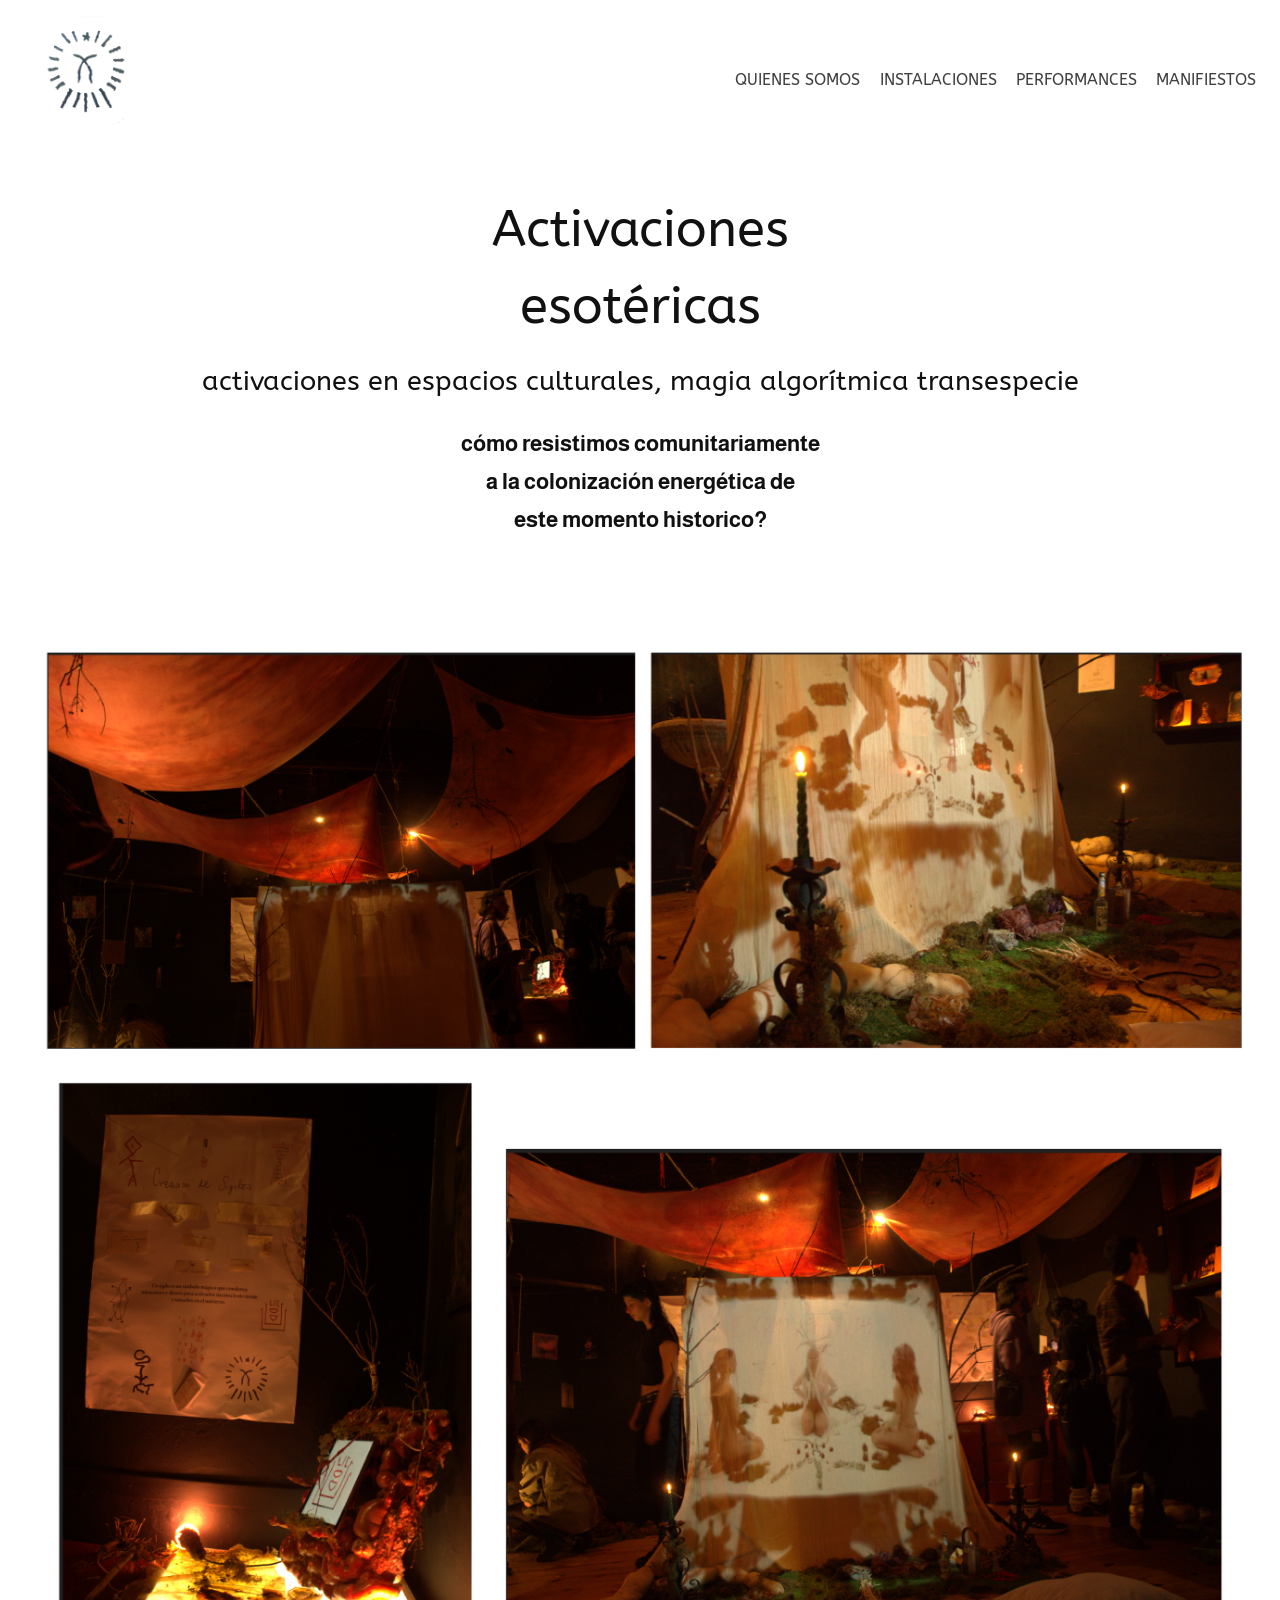
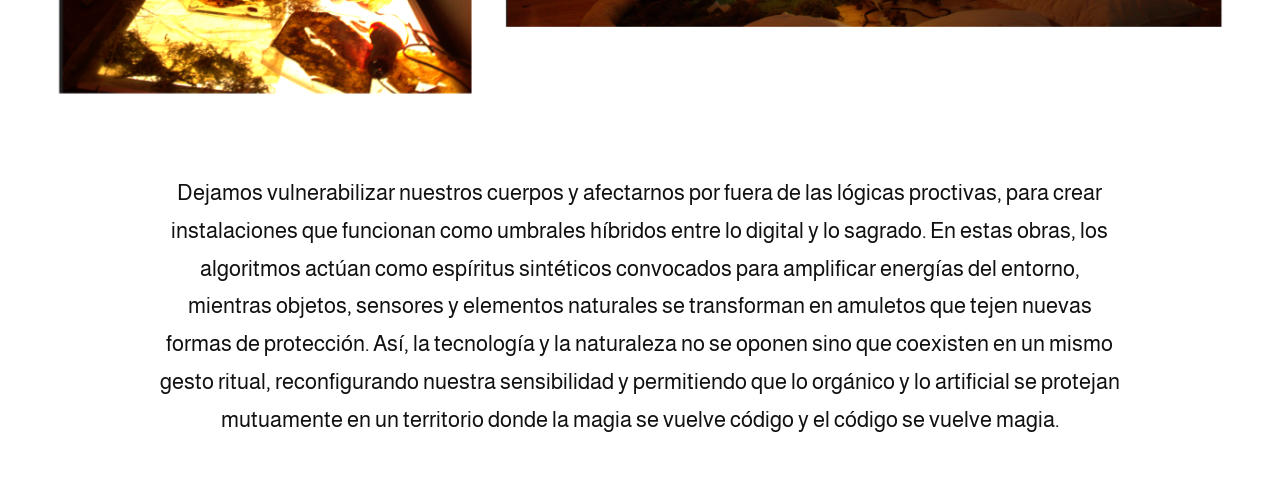
==== FINAL HIPERMEDIAL ORGIA/instalaciones.html @ 89dcb70c "Add files via upload" ====
<!DOCTYPE html>
<html lang="es">
<head>
    <meta charset="UTF-8">
    <meta name="viewport" content="width=device-width, initial-scale=1.0">
    <title>Instalaciones</title>

    <!-- TIPOGRAFÍAS -->
    <link href="https://fonts.googleapis.com/css2?family=ABeeZee:ital,wght@0,400;1,400&family=Almarai:wght@300;400;700&display=swap" rel="stylesheet">

    <!-- TU CSS -->
    <link rel="stylesheet" href="estilo2.css">
</head>

<body>

  <nav class="nav">
    <a href="index.html">
    <img src="assets/img/menu.png" alt="Logo" class="nav__logo-img">
  </a>
    <ul class="nav__links">
        <li><a href="quienes-somos.html">QUIENES SOMOS</a></li>
        <li><a href="instalaciones.html">INSTALACIONES</a></li>
        <li><a href="performances.html">PERFORMANCES</a></li>
        <li><a href="manifiestos.html">MANIFIESTOS</a></li>
    </ul>
</nav>

    <section class="instalaciones-header">

        <h1 class="inst-titulo">Activaciones <br> esotéricas</h1>

        <h2 class="inst-subtitulo">activaciones en espacios culturales, magia algorítmica transespecie</h2>


        <p class="inst-texto-destacado">
             cómo resistimos comunitariamente <br>
 a la colonización energética de <br>
este momento historico?
        </p>

    </section>

    <main class="container">

        <!-- BLOQUE 1 (imagen) -->
        <section class="bloque">
    <img class="img-placeholder" src="assets/img/orgia8.png" alt="colectivo">
</section>

 <!-- TEXTO 1 -->
        <section class="texto">
            <p>
               
Dejamos vulnerabilizar nuestros cuerpos y afectarnos por fuera de las lógicas proctivas,
  para crear instalaciones que funcionan como umbrales híbridos entre lo digital y lo sagrado.
  En estas obras, los algoritmos actúan como espíritus sintéticos convocados para amplificar energías del entorno,
   mientras objetos, sensores y elementos naturales se transforman en amuletos que tejen nuevas formas de protección.
    Así, la tecnología y la naturaleza no se oponen sino que coexisten en un mismo gesto ritual, reconfigurando nuestra 
    sensibilidad y permitiendo que lo orgánico y lo artificial se protejan mutuamente en un territorio donde la magia se vuelve código y 
    el código se vuelve magia. 
            </p>
        </section>

</body>
</html>
---- FINAL HIPERMEDIAL ORGIA/estilo2.css ----
* {
    margin: 0;
    padding: 0;
    box-sizing: border-box;
}

body {
    font-family: 'Almarai', sans-serif;
    background: #ffffff;
    color: #111;
    line-height: 1.5;
}


/* -------------------------------------------------------
   TIPOGRAFÍAS
--------------------------------------------------------*/
h1, h2, h3, h4, h5, h6,
.nav__logo,
.nav__links a,
.titulo {
    font-family: 'ABeeZee', sans-serif;
}

p, span {
    font-family: 'Almarai', sans-serif;
    
}


/* -------------------------------------------------------
   NAV
--------------------------------------------------------*/
.nav {
    width: 100%;
    padding: 1rem 1.5rem;
    display: flex;
    justify-content: space-between;
    align-items: center;
    background: rgb(255, 255, 255);
    position: sticky;
    top: 0;
    z-index: 10;
}
.nav__logo-img {
    width: 120px;   /* ajustá el tamaño */
    height: auto;
    cursor: pointer;
}
.nav__logo {
    font-weight: 700;
}

.nav__links {
    list-style: none;
    display: flex;
    gap: 1.2rem;
}

.nav__links a {
    text-decoration: none;
    font-size: 0.9rem;
    color: #000;
    opacity: 0.75;
    transition:
        filter 0.3s ease,
        text-shadow 0.4s ease,
        transform 0.3s ease,
        opacity 0.3s ease;
}

/* HOVER CON GLOW + SCALE + BLUR */
.nav__links a:hover {
    filter: blur(0.8px);
    text-shadow: 
        0 0 10px rgba(0, 200, 255, 0.8),
        0 0 20px rgba(0, 200, 255, 0.6),
        0 0 35px rgba(0, 200, 255, 0.4);
    transform: scale(1.12);
    opacity: 1;
}


/* -------------------------------------------------------
   CONTENEDOR GENERAL
--------------------------------------------------------*/
.container {
    width: 100%;
    max-width: 1300px;
    margin: 0 auto;
    padding: 1rem;
}

.bloque {
    margin: 3rem 0;
}

.img-placeholder {
    width: 1300px;     /* CRECE hasta 1300 px aunque la imagen sea más chica */
    max-width: 100%;   /* ⭐ evita que se salga de la pantalla */
    height: auto;      /* ⭐ mantiene proporción perfecta */
    object-fit: contain; /* ⭐ mantiene proporción sin deformar */
    display: block;
    margin: 2.5rem auto;
}

.texto {
    margin: 3rem 0;
    text-align: center;
    padding: 0 1rem;
}


/* -------------------------------------------------------
   INSTALACIONES (PÁGINA 3)
--------------------------------------------------------*/
.instalaciones-header {
    width: 100%;
    max-width: 1700px;
    margin: 2rem auto 2rem auto;
    padding: 0 1rem;
}

/* Título alineado a l centro */
.inst-titulo {
    font-size: 5rem;
    font-weight: 400;
    text-align: center;
    margin-bottom: 1rem;
}

/* Subtítulo centrado thin */
.inst-subtitulo {
    font-size: 1.4rem;
    font-weight: 300;
    text-align: center;
    margin-bottom: 0.5rem;
}

/* Subtítulo centrado en negrita */
.inst-subtitulo-bold {
    font-size: 1.4rem;
    font-weight: 700;
    text-align: center;
}

/* Texto destacado */
.inst-texto-destacado {
    font-size: 1.6rem;
    font-weight: 700;
    text-align: center;
    margin: 1.5rem 0;
}


/* -------------------------------------------------------
   INICIO (PÁGINA PRINCIPAL)
--------------------------------------------------------*/
.inicio-body {
    background: #bde8ff;
}

/* Contenedor general */
.inicio-container {
    position: relative;
    width: 100%;
    height: 100vh;
}

/* Links principales */
.inicio-link {
    position: absolute;
    font-family: 'Almarai', sans-serif;
    font-size: 1.5rem;
    text-decoration: none;
    color: #111;
    opacity: 0.75;
    transition:
        filter 0.3s ease,
        text-shadow 0.3s ease,
        transform 0.3s ease,
        opacity 0.3s ease;
}

/* Posiciones */
.link-top-left { top: 15%; left: 15%; }
.link-top-right { top: 15%; right: 15%; }
.link-bottom-left { bottom: 15%; left: 15%; }
.link-bottom-right { bottom: 15%; right: 15%; }

/* Hover: glow + blur + scale */
.inicio-link:hover {
    filter: blur(0.8px);
    text-shadow: 0 0 12px rgba(0,0,0,0.25);
    transform: scale(1.12);
    opacity: 1;
}

/* Logo central */
.inicio-logo {
    position: absolute;
    top: 50%;
    left: 50%;
    width: 300px;
    transform: translate(-50%, -50%);
    transition: transform 0.4s ease;
}

.inicio-logo:hover {
    transform: translate(-50%, -50%) scale(1.08);
}


/* -------------------------------------------------------
   RESPONSIVE
--------------------------------------------------------*/

/* TABLET */
@media (max-width: 1024px) {
    .container {
        max-width: 100%;
        padding: 1rem;
    }

    .img-placeholder {
        width: 100%;
        max-width: 100%;
        margin: 2rem 0;
    }


    .texto p {
        font-size: 1.2rem;
    }

    .inst-titulo {
        font-size: 3rem;
    }

    .inst-subtitulo,
    .inst-subtitulo-bold {
        font-size: 1.6rem;
    }

    .inst-texto-destacado {
        font-size: 1.8rem;
    }
}

/* CELULAR */
@media (max-width: 600px) {
    .container {
        padding: 0.5rem;
    }

    .img-placeholder {
        width: 100%;
        max-width: 100%;
        margin: 1.5rem 0;
    }

    .texto p {
        font-size: 1rem;
        line-height: 1.4;
    }
}

/* DESKTOP */
@media (min-width: 1024px) {

    .nav__links a {
        font-size: 1rem;
    }

    .img-placeholder {
        width: 1300px;
        max-width: 100%;
        height: auto; /* Mantiene proporción */
        object-fit: contain; /* Evita deformación */
    }

    .texto {
        width: 80%;
        margin: 2rem auto;
    }

    .inst-titulo {
        font-size: 3.2rem;
    }

    .inst-subtitulo,
    .inst-subtitulo-bold {
        font-size: 1.7rem;
    }

    .inst-texto-destacado {
        font-size: 2rem;
    }

    @media (min-width: 1024px) {
    p, 
    span, 
    .texto p {
        font-size: 1.35rem !important;   /* tamaño más grande */
        line-height: 1.75 !important;    /* lectura más cómoda */
    }
}
}
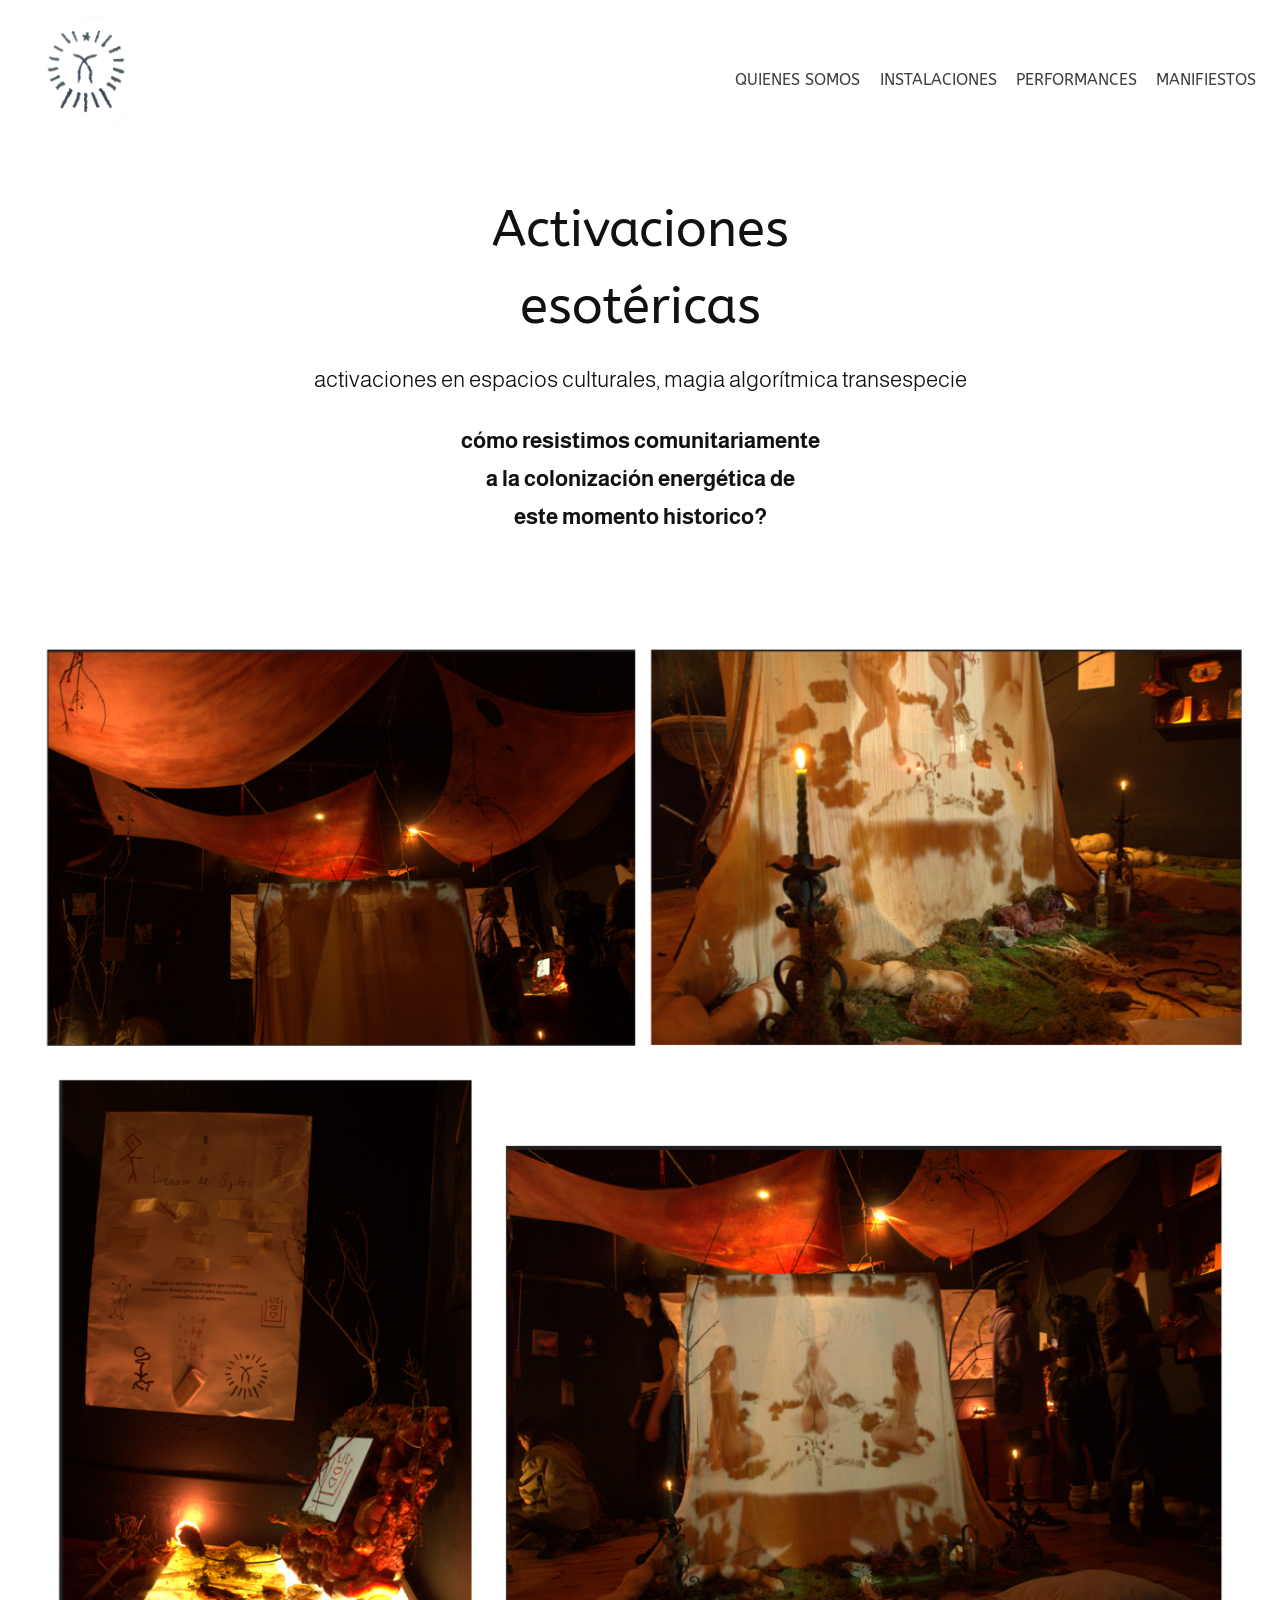
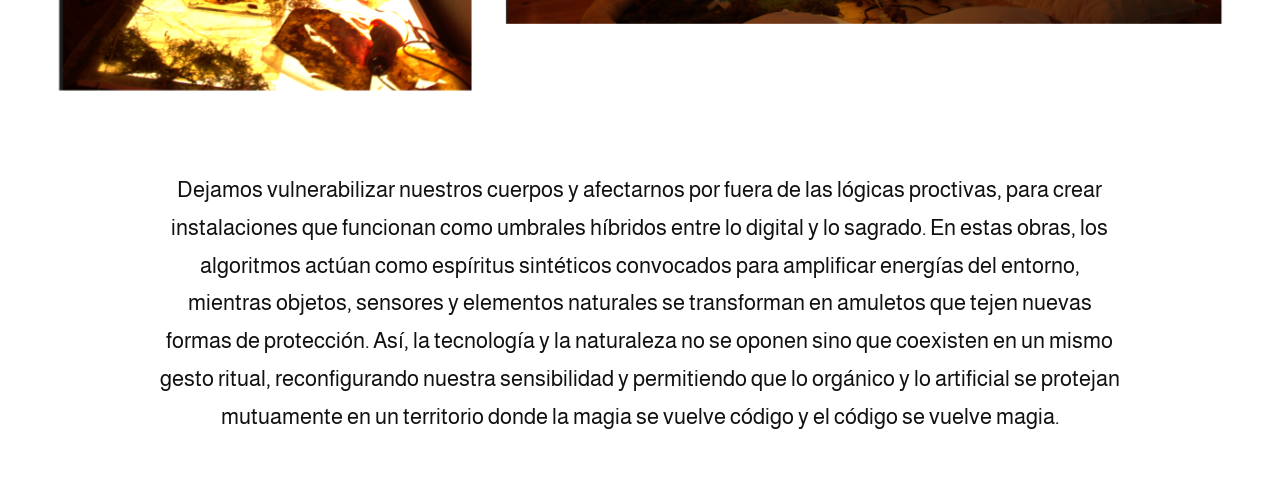
==== commit 4674eebb: "Devoluciones" ====
--- a/FINAL HIPERMEDIAL ORGIA/instalaciones.html
+++ b/FINAL HIPERMEDIAL ORGIA/instalaciones.html
@@ -18,21 +18,23 @@
 
   <nav class="nav">
     <a href="index.html">
-    <img src="assets/img/menu.png" alt="Logo" class="nav__logo-img">
+        <!-- Usar alt descriptivo, incluir nombre del colectivo (no aparece en ninguna página) -->
+    <img src="assets/img/menu.png" alt="Orgia" class="nav__logo-img">
   </a>
     <ul class="nav__links">
+        <!-- Ojo mayúsculas -->
         <li><a href="quienes-somos.html">QUIENES SOMOS</a></li>
         <li><a href="instalaciones.html">INSTALACIONES</a></li>
         <li><a href="performances.html">PERFORMANCES</a></li>
         <li><a href="manifiestos.html">MANIFIESTOS</a></li>
     </ul>
 </nav>
-
+<!-- No parece muy necesaria la división en secciones. Cada una de ellas tiene muy poco contenido, no vale la pena la separación. -->
     <section class="instalaciones-header">
 
         <h1 class="inst-titulo">Activaciones <br> esotéricas</h1>
 
-        <h2 class="inst-subtitulo">activaciones en espacios culturales, magia algorítmica transespecie</h2>
+        <p class="inst-subtitulo">activaciones en espacios culturales, magia algorítmica transespecie</p>
 
 
         <p class="inst-texto-destacado">
@@ -47,6 +49,8 @@
 
         <!-- BLOQUE 1 (imagen) -->
         <section class="bloque">
+            <!-- Alt poco descriptivo -->
+            <!-- Es una mala práctica incluir el collage en una única imagen (a menos que sea un collage propiamente dicho) -->
     <img class="img-placeholder" src="assets/img/orgia8.png" alt="colectivo">
 </section>
 
@@ -63,6 +67,6 @@
     el código se vuelve magia. 
             </p>
         </section>
-
+</main> 
 </body>
 </html>
--- a/FINAL HIPERMEDIAL ORGIA/estilo2.css
+++ b/FINAL HIPERMEDIAL ORGIA/estilo2.css
@@ -218,13 +218,14 @@
 /* TABLET */
 @media (max-width: 1024px) {
     .container {
-        max-width: 100%;
+        /* No hace falta cambiar el max-width a menos que sea para setear un nuevo valor menor a 1024px */
+        /* max-width: 100%; */
         padding: 1rem;
     }
 
     .img-placeholder {
         width: 100%;
-        max-width: 100%;
+        /* max-width: 100%; */
         margin: 2rem 0;
     }
 
@@ -262,6 +263,56 @@
     .texto p {
         font-size: 1rem;
         line-height: 1.4;
+    }
+
+
+    /* Hacer más chica la tipografía */
+    .inicio-link {
+        font-size: 1.1rem;
+        opacity: 1;
+    }
+
+    /* Ajuste de posiciones para que no se superpongan */
+    .link-top-left { 
+        top: 8%; 
+        left: 5%; 
+    }
+
+    .link-top-right { 
+        top: 8%; 
+        right: 5%; 
+    }
+
+    .link-bottom-left { 
+        bottom: 8%; 
+        left: 5%; 
+    }
+
+    .link-bottom-right { 
+        bottom: 8%; 
+        right: 5%; 
+    }
+
+    /* Achicar el logo para dejar más espacio */
+    .inicio-logo {
+        width: 200px;
+        top: 50%;
+    }
+
+    .nav {
+        padding: 0.6rem 1rem;
+    }
+
+    .nav__logo-img {
+        width: 90px;
+    }
+
+    .nav__links {
+        gap: 0.6rem;
+    }
+
+    .nav__links a {
+        font-size: 0.75rem;
     }
 }
 
@@ -297,7 +348,6 @@
         font-size: 2rem;
     }
 
-    @media (min-width: 1024px) {
     p, 
     span, 
     .texto p {
@@ -305,4 +355,3 @@
         line-height: 1.75 !important;    /* lectura más cómoda */
     }
 }
-}
